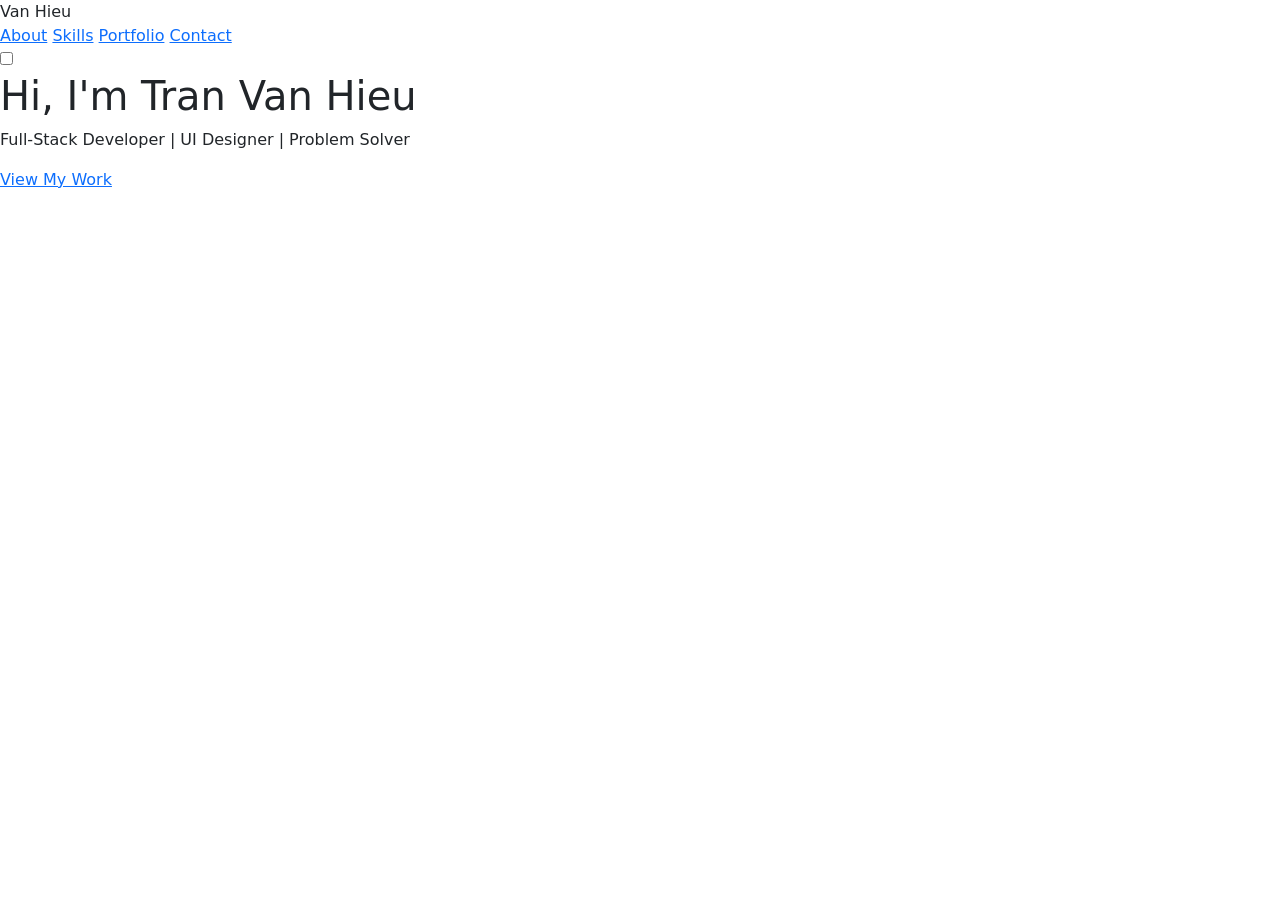
==== session_02_bootstrap/exercises/01/index.html @ 4a90c42c "[SETUP] Add Bootstrap 5" ====
<!DOCTYPE html>
<!DOCTYPE html>
<html lang="en">
<head>
    <meta charset="UTF-8">
    <meta name="viewport" content="width=device-width, initial-scale=1.0">
    <title>Document</title>
    <link href="https://cdn.jsdelivr.net/npm/bootstrap@5.3.2/dist/css/bootstrap.min.css" rel="stylesheet">
    <link href="https://cdn.jsdelivr.net/npm/bootstrap-icons@1.11.0/font/bootstrap-icons.css" rel="stylesheet">
    <style>
        
    </style>
</head>
<body>
    
    <header>
        <div class="logo">Van Hieu</div>
        
        <nav>
            <a href="#about">About</a>
            <a href="#skills">Skills</a>
            <a href="#portfolio">Portfolio</a>
            <a href="#contact">Contact</a>
        </nav>
        <input type="checkbox" id="menu-toggle" class="menu-toggle">
        <label for="menu-toggle" class="hamburger">
            <span></span>
            <span></span>
            <span></span>
        </label>
    </header>
    <main>
        <section class="hero">
            <h1>Hi, I'm Tran Van Hieu</h1>
            <p>Full-Stack Developer | UI Designer | Problem Solver</p>
            <a href="#portfolio" class="cta-button">View My Work</a>
        </section>
    </main>
    <script src="https://cdn.jsdelivr.net/npm/bootstrap@5.3.2/dist/js/bootstrap.bundle.min.js"></script>
</html>
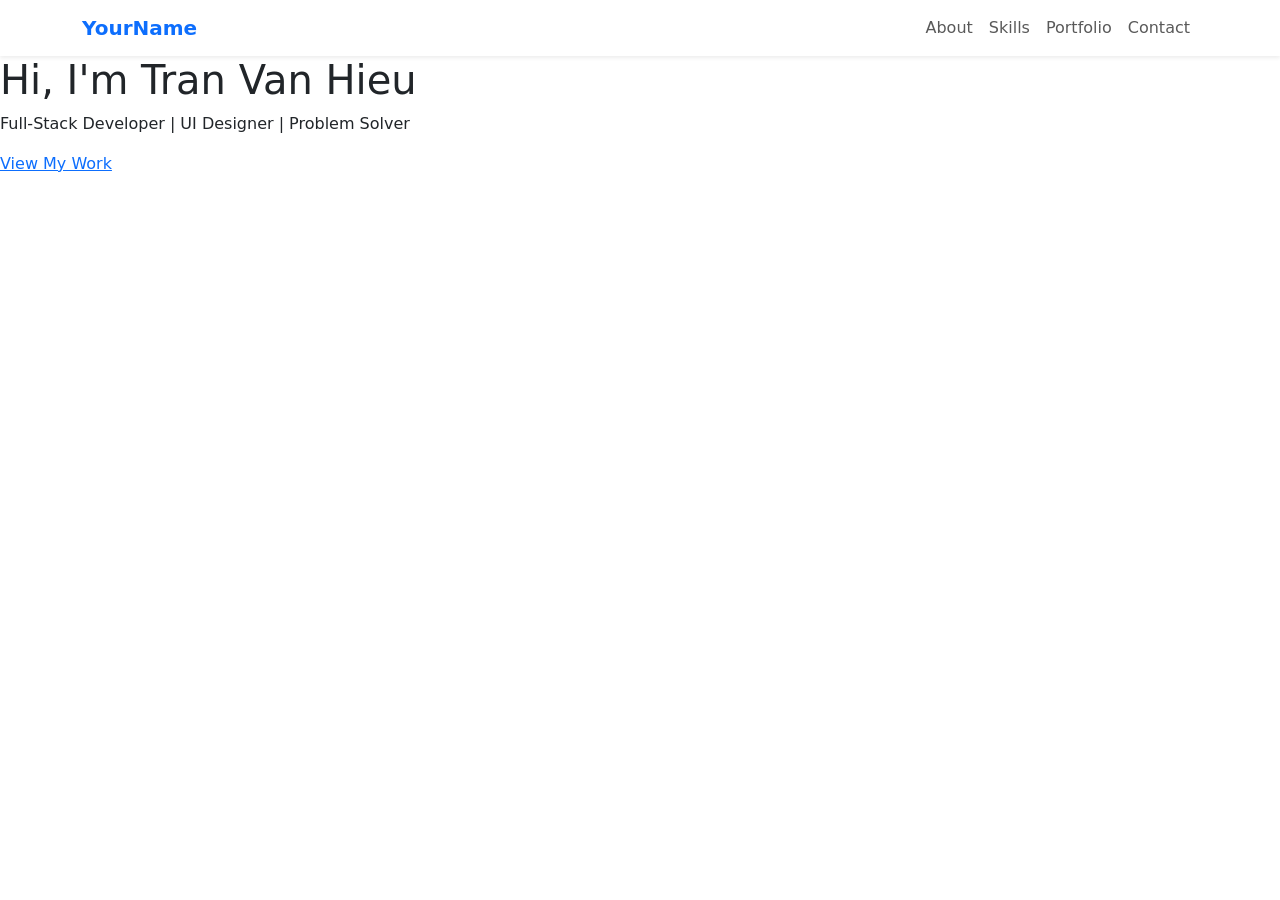
==== commit 8fd57717: "[REFACTOR] Implement Bootstrap responsive Navbar" ====
--- a/session_02_bootstrap/exercises/01/index.html
+++ b/session_02_bootstrap/exercises/01/index.html
@@ -1,6 +1,7 @@
 <!DOCTYPE html>
 <!DOCTYPE html>
 <html lang="en">
+
 <head>
     <meta charset="UTF-8">
     <meta name="viewport" content="width=device-width, initial-scale=1.0">
@@ -8,26 +9,30 @@
     <link href="https://cdn.jsdelivr.net/npm/bootstrap@5.3.2/dist/css/bootstrap.min.css" rel="stylesheet">
     <link href="https://cdn.jsdelivr.net/npm/bootstrap-icons@1.11.0/font/bootstrap-icons.css" rel="stylesheet">
     <style>
-        
+
     </style>
 </head>
+
 <body>
-    
+
     <header>
-        <div class="logo">Van Hieu</div>
-        
-        <nav>
-            <a href="#about">About</a>
-            <a href="#skills">Skills</a>
-            <a href="#portfolio">Portfolio</a>
-            <a href="#contact">Contact</a>
+        <nav class="navbar navbar-expand-lg navbar-light bg-white sticky-top shadow-sm">
+            <div class="container">
+                <a class="navbar-brand fw-bold text-primary" href="#">YourName</a>
+                <button class="navbar-toggler" type="button" data-bs-toggle="collapse" data-bs-target="#navbarNav"
+                    aria-controls="navbarNav" aria-expanded="false" aria-label="Toggle navigation">
+                    <span class="navbar-toggler-icon"></span>
+                </button>
+                <div class="collapse navbar-collapse" id="navbarNav">
+                    <ul class="navbar-nav ms-auto">
+                        <li class="nav-item"><a class="nav-link" href="#about">About</a></li>
+                        <li class="nav-item"><a class="nav-link" href="#skills">Skills</a></li>
+                        <li class="nav-item"><a class="nav-link" href="#portfolio">Portfolio</a></li>
+                        <li class="nav-item"><a class="nav-link" href="#contact">Contact</a></li>
+                    </ul>
+                </div>
+            </div>
         </nav>
-        <input type="checkbox" id="menu-toggle" class="menu-toggle">
-        <label for="menu-toggle" class="hamburger">
-            <span></span>
-            <span></span>
-            <span></span>
-        </label>
     </header>
     <main>
         <section class="hero">
@@ -37,4 +42,5 @@
         </section>
     </main>
     <script src="https://cdn.jsdelivr.net/npm/bootstrap@5.3.2/dist/js/bootstrap.bundle.min.js"></script>
+
 </html>
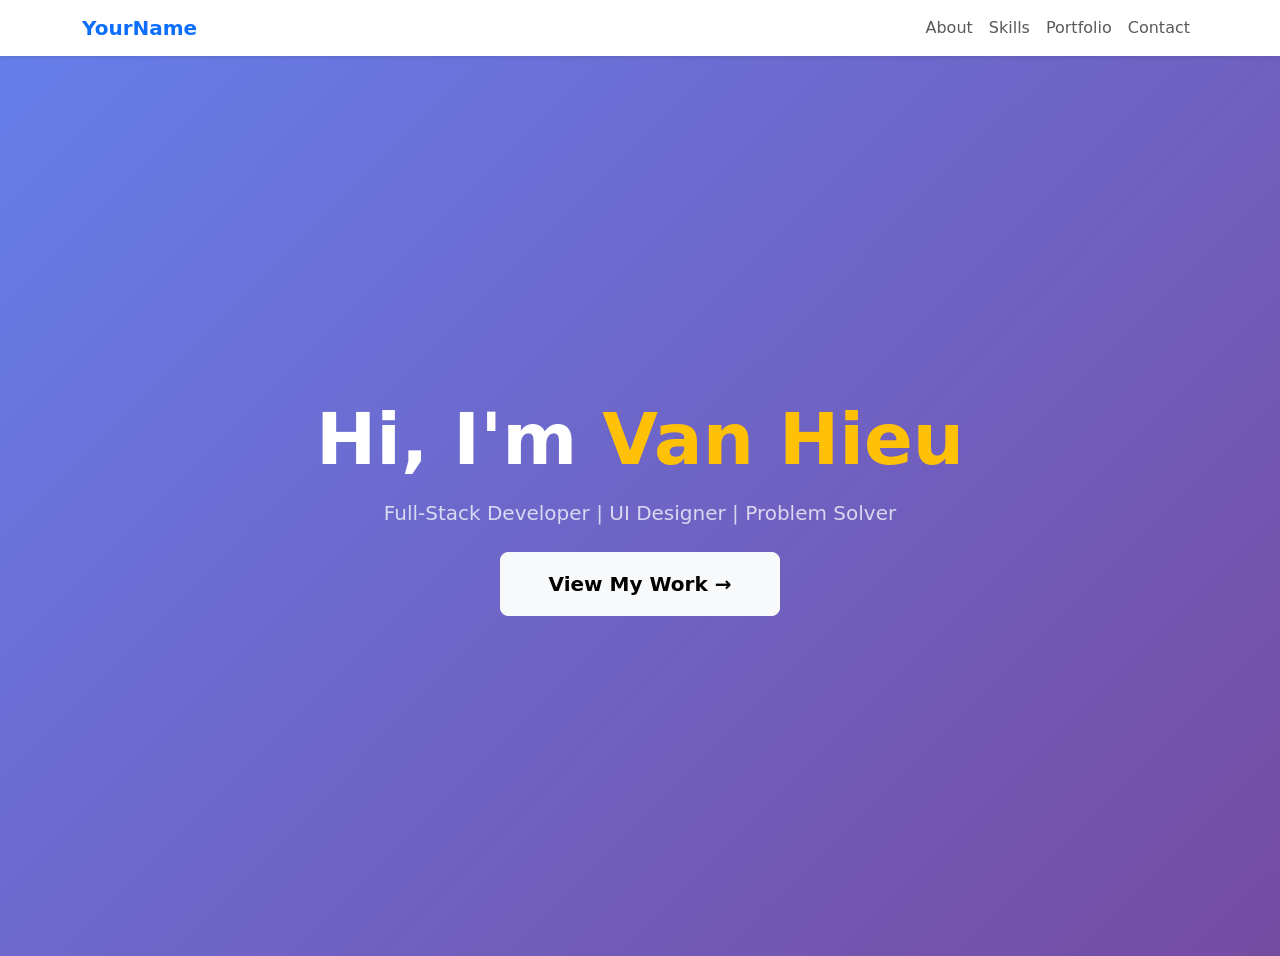
==== commit 971458df: "[REFACTOR] Rewrite Hero section using Bootstrap" ====
--- a/session_02_bootstrap/exercises/01/index.html
+++ b/session_02_bootstrap/exercises/01/index.html
@@ -35,10 +35,17 @@
         </nav>
     </header>
     <main>
-        <section class="hero">
-            <h1>Hi, I'm Tran Van Hieu</h1>
-            <p>Full-Stack Developer | UI Designer | Problem Solver</p>
-            <a href="#portfolio" class="cta-button">View My Work</a>
+        <section class="min-vh-100 d-flex align-items-center justify-content-center text-center text-white"
+            style="background: linear-gradient(135deg, #667eea 0%, #764ba2 100%);">
+            <div class="container">
+                <h1 class="display-2 fw-bold mb-3">
+                    Hi, I'm <span class="text-warning">Van Hieu</span>
+                </h1>
+                <p class="lead mb-4 opacity-75">Full-Stack Developer | UI Designer | Problem Solver</p>
+                <a href="#portfolio" class="btn btn-light btn-lg px-5 py-3 fw-semibold">
+                    View My Work →
+                </a>
+            </div>
         </section>
     </main>
     <script src="https://cdn.jsdelivr.net/npm/bootstrap@5.3.2/dist/js/bootstrap.bundle.min.js"></script>
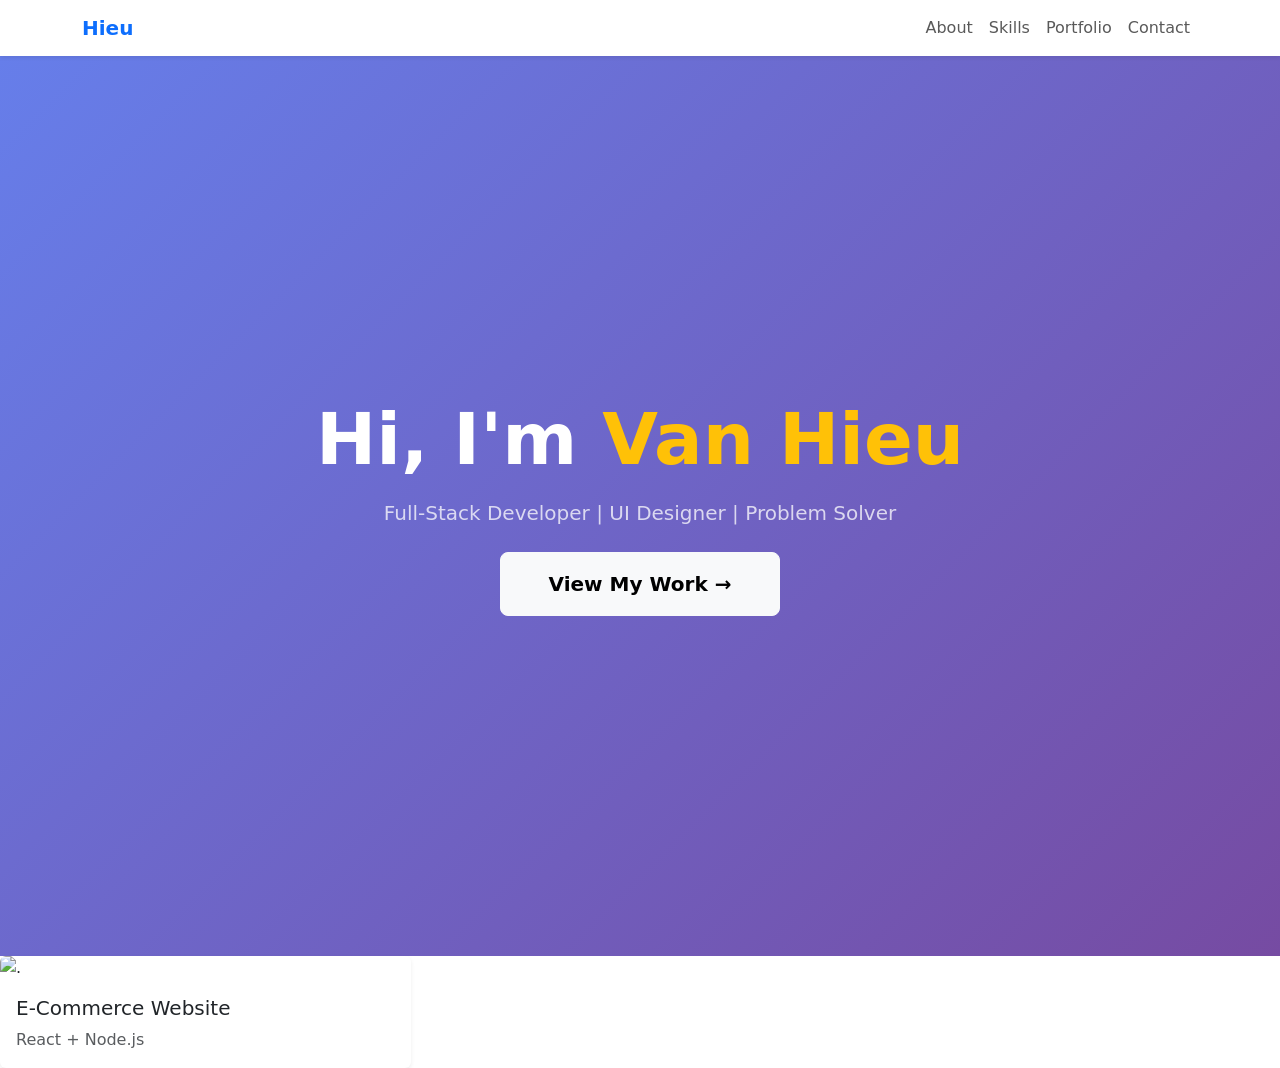
==== commit 3cfc3579: "[REFACTOR] Rebuild Portfolio grid using Bootstrap Cards" ====
--- a/session_02_bootstrap/exercises/01/index.html
+++ b/session_02_bootstrap/exercises/01/index.html
@@ -18,7 +18,7 @@
     <header>
         <nav class="navbar navbar-expand-lg navbar-light bg-white sticky-top shadow-sm">
             <div class="container">
-                <a class="navbar-brand fw-bold text-primary" href="#">YourName</a>
+                <a class="navbar-brand fw-bold text-primary" href="#">Hieu</a>
                 <button class="navbar-toggler" type="button" data-bs-toggle="collapse" data-bs-target="#navbarNav"
                     aria-controls="navbarNav" aria-expanded="false" aria-label="Toggle navigation">
                     <span class="navbar-toggler-icon"></span>
@@ -47,7 +47,20 @@
                 </a>
             </div>
         </section>
+        <div class="row g-4">
+            <div class="col-12 col-md-6 col-lg-4">
+                <div class="card h-100 shadow-sm border-0 overflow-hidden">
+                    <img src="..." class="card-img-top" alt=".">
+                    <div class="card-body">
+                        <h5 class="card-title">E-Commerce Website</h5>
+                        <p class="card-text text-muted">React + Node.js</p>
+                    </div>
+                </div>
+            </div>
+        </div>
     </main>
+
     <script src="https://cdn.jsdelivr.net/npm/bootstrap@5.3.2/dist/js/bootstrap.bundle.min.js"></script>
+</body>
 
 </html>
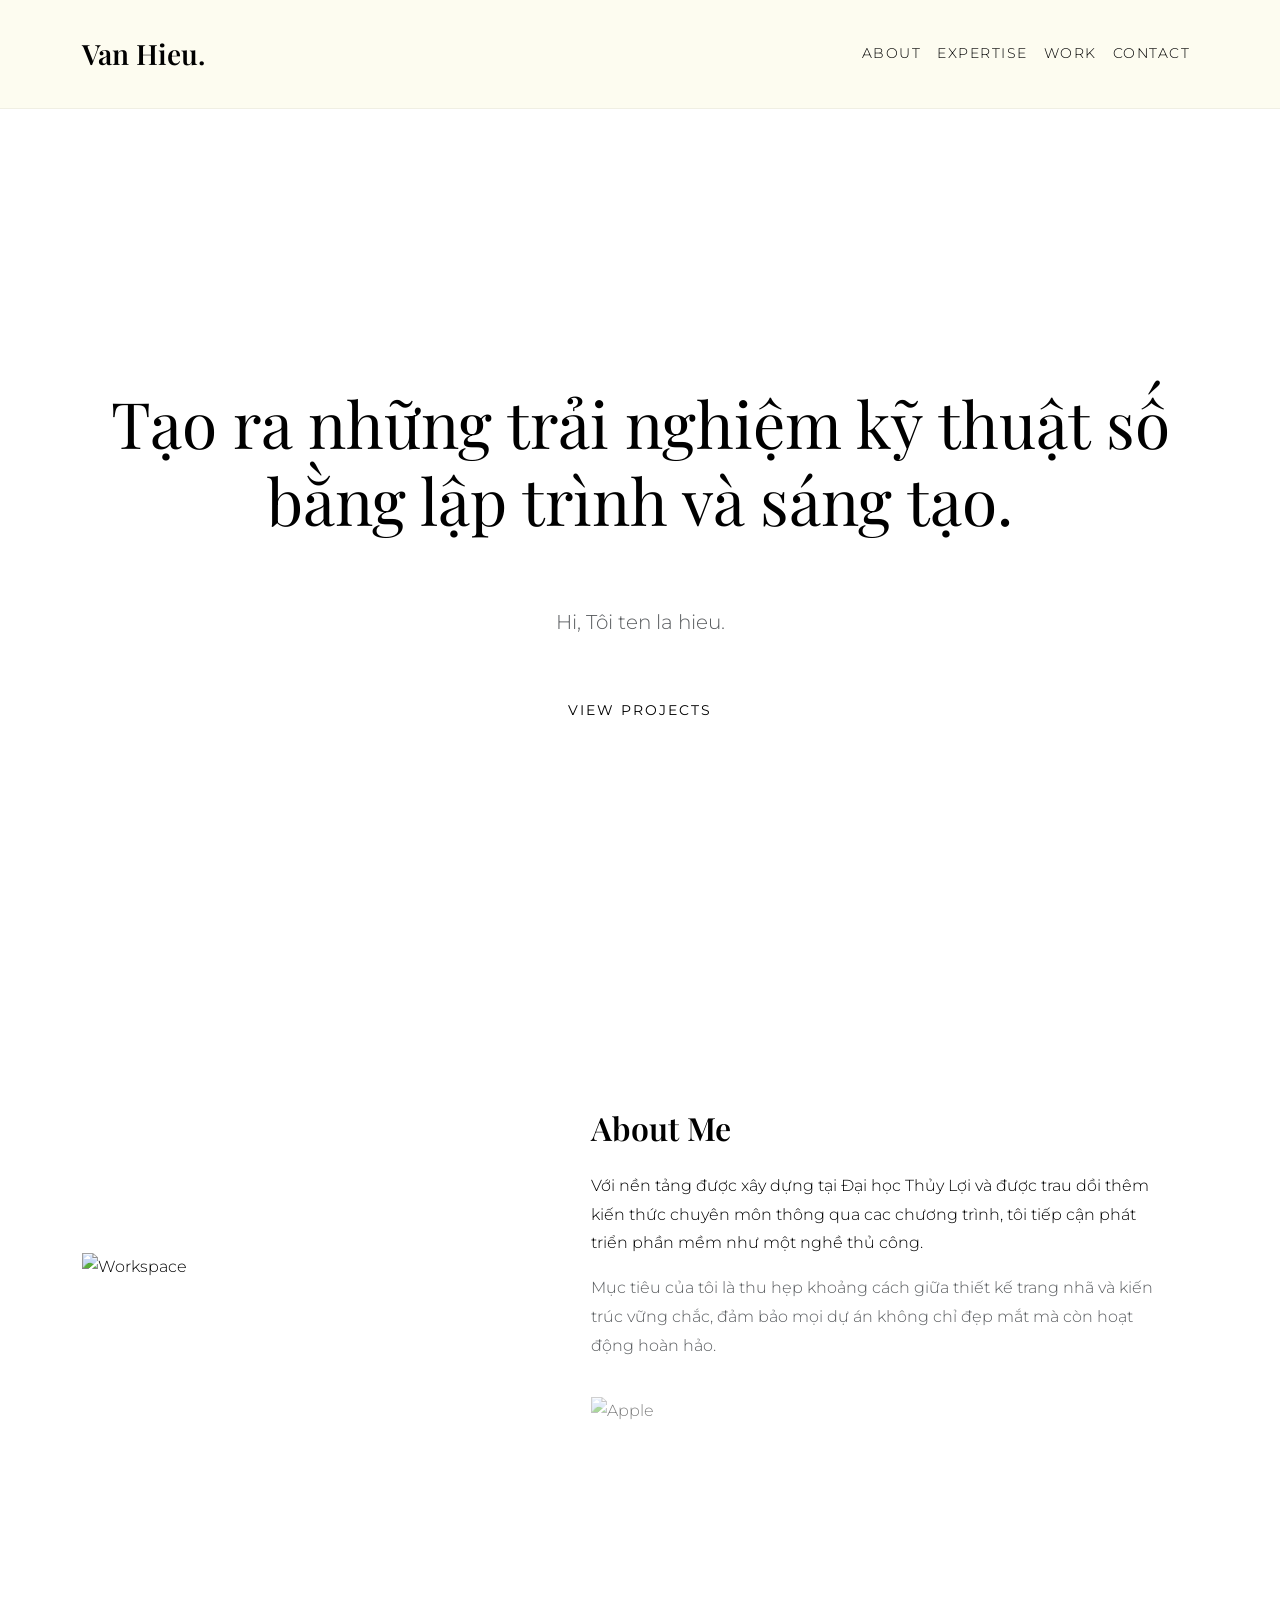
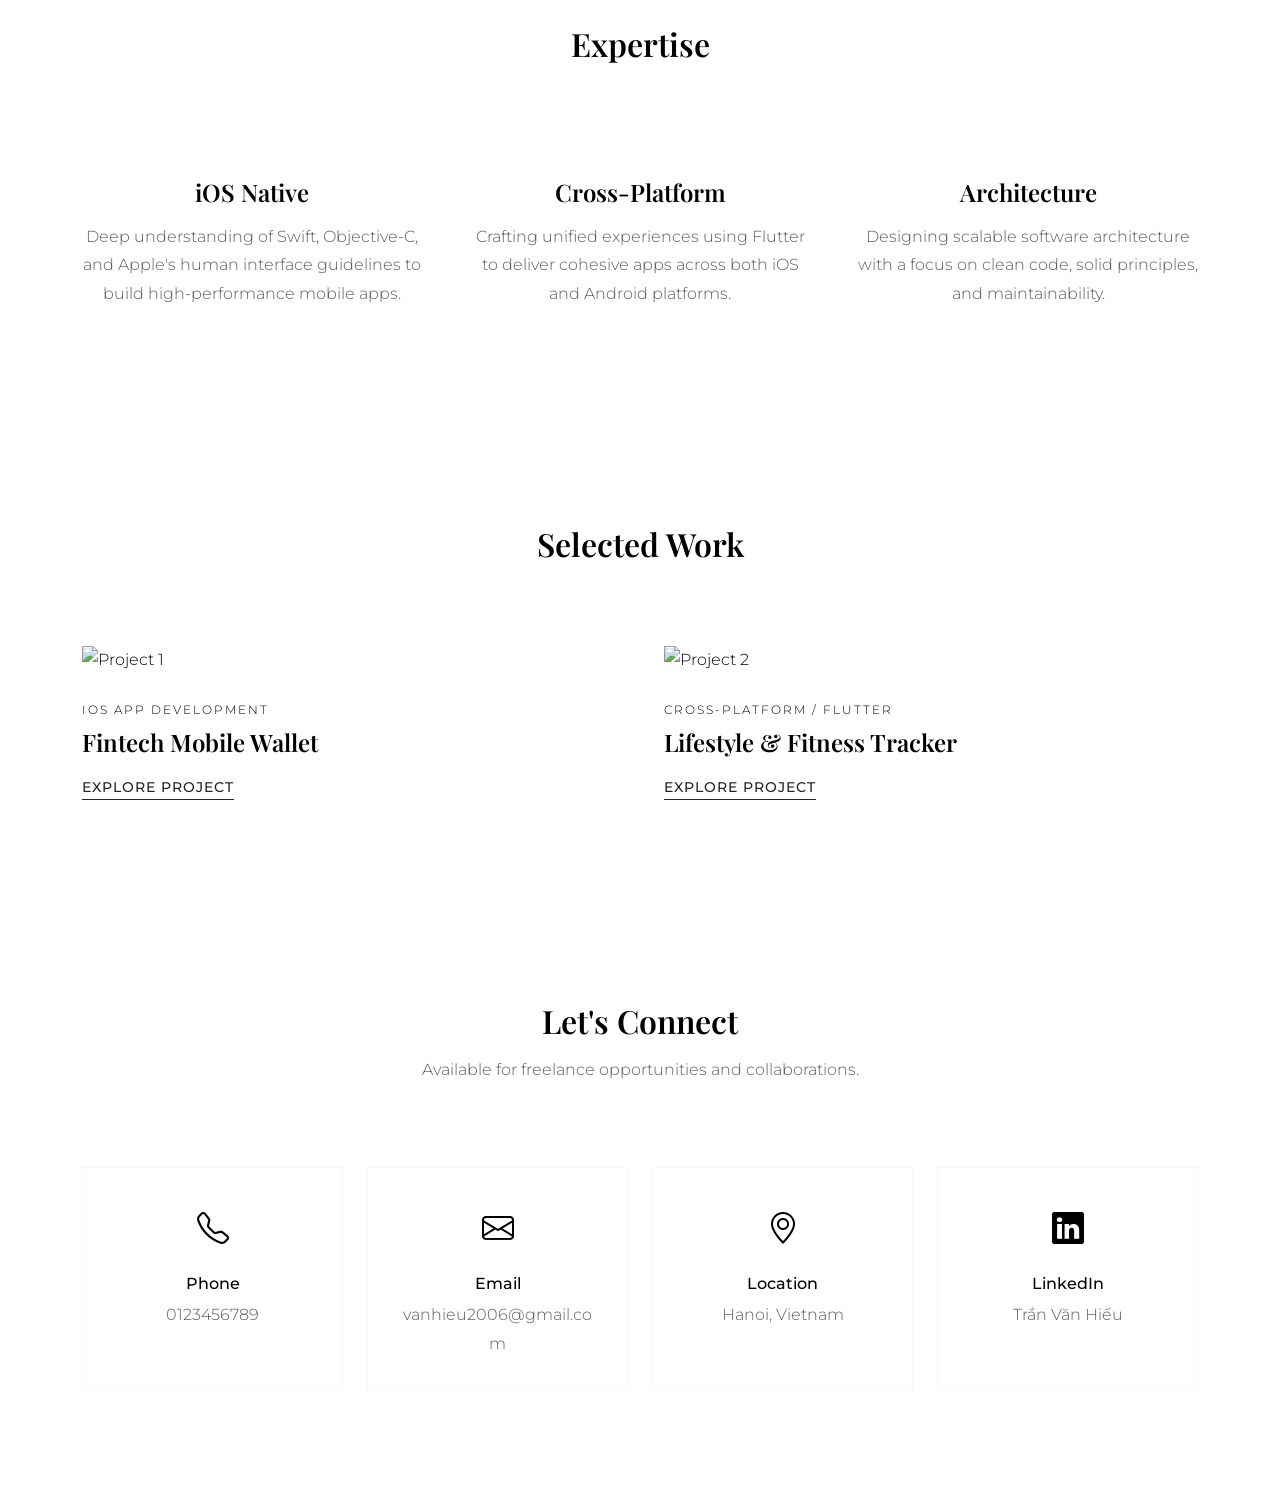
==== commit 9020f694: "PHAN 1 - HOAN THANH BAI 0.3" ====
--- a/session_02_bootstrap/exercises/01/index.html
+++ b/session_02_bootstrap/exercises/01/index.html
@@ -8,26 +8,32 @@
     <title>Document</title>
     <link href="https://cdn.jsdelivr.net/npm/bootstrap@5.3.2/dist/css/bootstrap.min.css" rel="stylesheet">
     <link href="https://cdn.jsdelivr.net/npm/bootstrap-icons@1.11.0/font/bootstrap-icons.css" rel="stylesheet">
+    <link rel="preconnect" href="https://fonts.googleapis.com">
+    <link rel="preconnect" href="https://fonts.gstatic.com" crossorigin>
+    <link href="https://fonts.googleapis.com/css2?family=Montserrat:wght@300;400;500&family=Playfair+Display:ital,wght@0,400;0,600;1,400&display=swap" rel="stylesheet">
+    <link rel="stylesheet" href="style.css">
     <style>
-
+        
     </style>
 </head>
 
 <body>
 
     <header>
-        <nav class="navbar navbar-expand-lg navbar-light bg-white sticky-top shadow-sm">
+        <nav class="navbar navbar-expand-lg sticky-top">
             <div class="container">
-                <a class="navbar-brand fw-bold text-primary" href="#">Hieu</a>
-                <button class="navbar-toggler" type="button" data-bs-toggle="collapse" data-bs-target="#navbarNav"
-                    aria-controls="navbarNav" aria-expanded="false" aria-label="Toggle navigation">
+                <a class="navbar-brand fs-3" href="#">Van Hieu.</a>
+                
+                <button class="navbar-toggler border-0 shadow-none" type="button" data-bs-toggle="collapse"
+                    data-bs-target="#navbarNav">
                     <span class="navbar-toggler-icon"></span>
                 </button>
+                
                 <div class="collapse navbar-collapse" id="navbarNav">
                     <ul class="navbar-nav ms-auto">
                         <li class="nav-item"><a class="nav-link" href="#about">About</a></li>
-                        <li class="nav-item"><a class="nav-link" href="#skills">Skills</a></li>
-                        <li class="nav-item"><a class="nav-link" href="#portfolio">Portfolio</a></li>
+                        <li class="nav-item"><a class="nav-link" href="#expertise">Expertise</a></li>
+                        <li class="nav-item"><a class="nav-link" href="#portfolio">Work</a></li>
                         <li class="nav-item"><a class="nav-link" href="#contact">Contact</a></li>
                     </ul>
                 </div>
@@ -35,29 +41,126 @@
         </nav>
     </header>
     <main>
-        <section class="min-vh-100 d-flex align-items-center justify-content-center text-center text-white"
-            style="background: linear-gradient(135deg, #667eea 0%, #764ba2 100%);">
+        <section class="min-vh-100 d-flex align-items-center text-center">
             <div class="container">
-                <h1 class="display-2 fw-bold mb-3">
-                    Hi, I'm <span class="text-warning">Van Hieu</span>
-                </h1>
-                <p class="lead mb-4 opacity-75">Full-Stack Developer | UI Designer | Problem Solver</p>
-                <a href="#portfolio" class="btn btn-light btn-lg px-5 py-3 fw-semibold">
-                    View My Work →
-                </a>
+                <h1 class="display-3 mb-4">Tạo ra những trải nghiệm kỹ thuật số bằng lập trình và sáng tạo.</h1>
+                <div class="divider"></div>
+                <p class="lead text-muted mb-5 mx-auto" style="max-width: 600px;">
+                    Hi, Tôi ten la hieu.
+                </p>
+                <a href="#portfolio" class="btn btn-custom">View Projects</a>
             </div>
         </section>
-        <div class="row g-4">
-            <div class="col-12 col-md-6 col-lg-4">
-                <div class="card h-100 shadow-sm border-0 overflow-hidden">
-                    <img src="..." class="card-img-top" alt=".">
-                    <div class="card-body">
-                        <h5 class="card-title">E-Commerce Website</h5>
-                        <p class="card-text text-muted">React + Node.js</p>
+        
+        <section id="about" class="bg-white">
+            <div class="container">
+                <div class="row align-items-center g-5">
+                    <div class="col-lg-5">
+                        <img src="https://images.unsplash.com/photo-1499951360447-b19be8fe80f5?ixlib=rb-4.0.3&auto=format&fit=crop&w=800&q=80"
+                            class="img-fluid w-100" alt="Workspace" style="object-fit: cover; aspect-ratio: 4/5;">
+                    </div>
+                    <div class="col-lg-7 px-lg-5">
+                        <h2 class="mb-4">About Me</h2>
+                        <p>
+                            Với nền tảng được xây dựng tại Đại học Thủy Lợi và được trau dồi thêm kiến ​​thức chuyên môn thông qua cac chương trình, tôi tiếp cận phát triển phần mềm như một nghề thủ công. 
+                        </p>
+                        <p class="text-muted">
+                            Mục tiêu của tôi là thu hẹp khoảng cách giữa thiết kế trang nhã và kiến ​​trúc vững chắc, đảm bảo mọi dự án không chỉ đẹp mắt mà còn hoạt động hoàn hảo.
+                        </p>
+                        <img src="https://upload.wikimedia.org/wikipedia/commons/f/fa/Apple_logo_black.svg" alt="Apple" style="width: 30px; opacity: 0.5; margin-top: 20px;">
                     </div>
                 </div>
             </div>
-        </div>
+        </section>
+        <section id="expertise">
+            <div class="container text-center">
+                <h2 class="mb-3">Expertise</h2>
+                <div class="divider"></div>
+                <div class="row g-5 mt-4">
+                    <div class="col-md-4">
+                        <h4 class="mb-3">iOS Native</h4>
+                        <p class="text-muted text-sm">Deep understanding of Swift, Objective-C, and Apple's human interface guidelines to build high-performance mobile apps.</p>
+                    </div>
+                    <div class="col-md-4">
+                        <h4 class="mb-3">Cross-Platform</h4>
+                        <p class="text-muted text-sm">Crafting unified experiences using Flutter to deliver cohesive apps across both iOS and Android platforms.</p>
+                    </div>
+                    <div class="col-md-4">
+                        <h4 class="mb-3">Architecture</h4>
+                        <p class="text-muted text-sm">Designing scalable software architecture with a focus on clean code, solid principles, and maintainability.</p>
+                    </div>
+                </div>
+            </div>
+        </section>
+        <section id="portfolio" class="bg-white">
+            <div class="container">
+                <div class="text-center mb-5">
+                    <h2 class="mb-3">Selected Work</h2>
+                    <div class="divider"></div>
+                </div>
+                <div class="row g-5">
+                    <div class="col-md-6">
+                        <div class="portfolio-card">
+                            <div class="overflow-hidden mb-4">
+                                <img src="https://images.unsplash.com/photo-1512941937669-90a1b58e7e9c?ixlib=rb-4.0.3&auto=format&fit=crop&w=800&q=80" class="img-fluid w-100" alt="Project 1">
+                            </div>
+                            <span class="portfolio-category">iOS App Development</span>
+                            <h4 class="mt-2 mb-3">Fintech Mobile Wallet</h4>
+                            <a href="#" class="text-dark text-decoration-none fw-medium border-bottom border-dark pb-1" style="font-size: 0.85rem; letter-spacing: 1px; text-transform: uppercase;">Explore Project</a>
+                        </div>
+                    </div>
+                    <div class="col-md-6 mt-md-5">
+                        <div class="portfolio-card">
+                            <div class="overflow-hidden mb-4">
+                                <img src="https://images.unsplash.com/photo-1616423640778-28d1b53229bd?ixlib=rb-4.0.3&auto=format&fit=crop&w=800&q=80" class="img-fluid w-100" alt="Project 2">
+                            </div>
+                            <span class="portfolio-category">Cross-Platform / Flutter</span>
+                            <h4 class="mt-2 mb-3">Lifestyle & Fitness Tracker</h4>
+                            <a href="#" class="text-dark text-decoration-none fw-medium border-bottom border-dark pb-1" style="font-size: 0.85rem; letter-spacing: 1px; text-transform: uppercase;">Explore Project</a>
+                        </div>
+                    </div>
+                </div>
+            </div>
+        </section>
+        <section id="contact">
+            <div class="container">
+                <div class="text-center mb-5">
+                    <h2 class="mb-3">Let's Connect</h2>
+                    <p class="text-muted">Available for freelance opportunities and collaborations.</p>
+                    <div class="divider"></div>
+                </div>
+                <div class="row justify-content-center g-4">
+                    <div class="col-md-3 col-sm-6">
+                        <div class="contact-item h-100">
+                            <i class="bi bi-telephone"></i>
+                            <h6 class="mt-3 mb-2" style="font-family: 'Montserrat', sans-serif; font-weight: 500;">Phone</h6>
+                            <a href="tel:0123456789" class="text-muted text-decoration-none">0123456789</a>
+                        </div>
+                    </div>
+                    <div class="col-md-3 col-sm-6">
+                        <div class="contact-item h-100">
+                            <i class="bi bi-envelope"></i>
+                            <h6 class="mt-3 mb-2" style="font-family: 'Montserrat', sans-serif; font-weight: 500;">Email</h6>
+                            <a href="mailto:vanhieu2006@gmail.com" class="text-muted text-decoration-none" style="word-break: break-all;">vanhieu2006@gmail.com</a>
+                        </div>
+                    </div>
+                    <div class="col-md-3 col-sm-6">
+                        <div class="contact-item h-100">
+                            <i class="bi bi-geo-alt"></i>
+                            <h6 class="mt-3 mb-2" style="font-family: 'Montserrat', sans-serif; font-weight: 500;">Location</h6>
+                            <span class="text-muted">Hanoi, Vietnam</span>
+                        </div>
+                    </div>
+                    <div class="col-md-3 col-sm-6">
+                        <div class="contact-item h-100">
+                            <i class="bi bi-linkedin"></i>
+                            <h6 class="mt-3 mb-2" style="font-family: 'Montserrat', sans-serif; font-weight: 500;">LinkedIn</h6>
+                            <a href="https://www.linkedin.com/in/cao-thiem-nguyen-628945206/" target="_blank" class="text-muted text-decoration-none text-truncate d-block">Trần Văn Hiếu</a>
+                        </div>
+                    </div>
+                </div>
+            </div>
+        </section>
     </main>
 
     <script src="https://cdn.jsdelivr.net/npm/bootstrap@5.3.2/dist/js/bootstrap.bundle.min.js"></script>
--- a/session_02_bootstrap/exercises/01/style.css
+++ b/session_02_bootstrap/exercises/01/style.css
@@ -0,0 +1,85 @@
+body {
+            background-color: var(--bg-color);
+            color: var(--text-main);
+            font-family: 'Montserrat', sans-serif;
+            font-weight: 300;
+            line-height: 1.8;
+            scroll-behavior: smooth;
+        }
+        h1, h2, h3, h4, h5, h6, .navbar-brand {
+            font-family: 'Playfair Display', serif;
+            font-weight: 600;
+            color: var(--text-main);
+        }
+        .navbar {
+            background-color: rgba(253, 252, 240, 0.95) !important;
+            backdrop-filter: blur(10px);
+            border-bottom: 1px solid rgba(0,0,0,0.05);
+            padding: 1.5rem 0;
+        }
+        .nav-link {
+            color: var(--text-main) !important;
+            font-size: 0.9rem;
+            letter-spacing: 1.5px;
+            text-transform: uppercase;
+            transition: color 0.3s ease;
+        }
+        .nav-link:hover {
+            color: var(--accent-color) !important;
+        }
+        .btn-custom {
+            background-color: transparent;
+            color: var(--text-main);
+            border: 1px solid var(--text-main);
+            padding: 12px 30px;
+            font-size: 0.9rem;
+            letter-spacing: 2px;
+            text-transform: uppercase;
+            border-radius: 0; 
+            transition: all 0.3s ease;
+        }
+        .btn-custom:hover {
+            background-color: var(--text-main);
+            color: #fff;
+        }
+        .portfolio-card {
+            background-color: transparent;
+            border: none;
+        }
+        .portfolio-card img {
+            border-radius: 0;
+            filter: grayscale(20%);
+            transition: filter 0.4s ease, transform 0.4s ease;
+        }
+        .portfolio-card:hover img {
+            filter: grayscale(0%);
+            transform: scale(1.02);
+        }
+        .portfolio-category {
+            font-size: 0.75rem;
+            letter-spacing: 2px;
+            text-transform: uppercase;
+            color: var(--accent-color);
+            margin-bottom: 0.5rem;
+            display: block;
+        }
+        .divider {
+            width: 60px;
+            height: 2px;
+            background-color: var(--accent-color);
+            margin: 2rem auto;
+        }
+        section {
+            padding: 100px 0;
+        }
+        .contact-item {
+            padding: 2rem;
+            background: var(--card-bg);
+            border: 1px solid rgba(0,0,0,0.03);
+            text-align: center;
+        }
+        .contact-item i {
+            color: var(--accent-color);
+            font-size: 2rem;
+            margin-bottom: 1rem;
+        }
